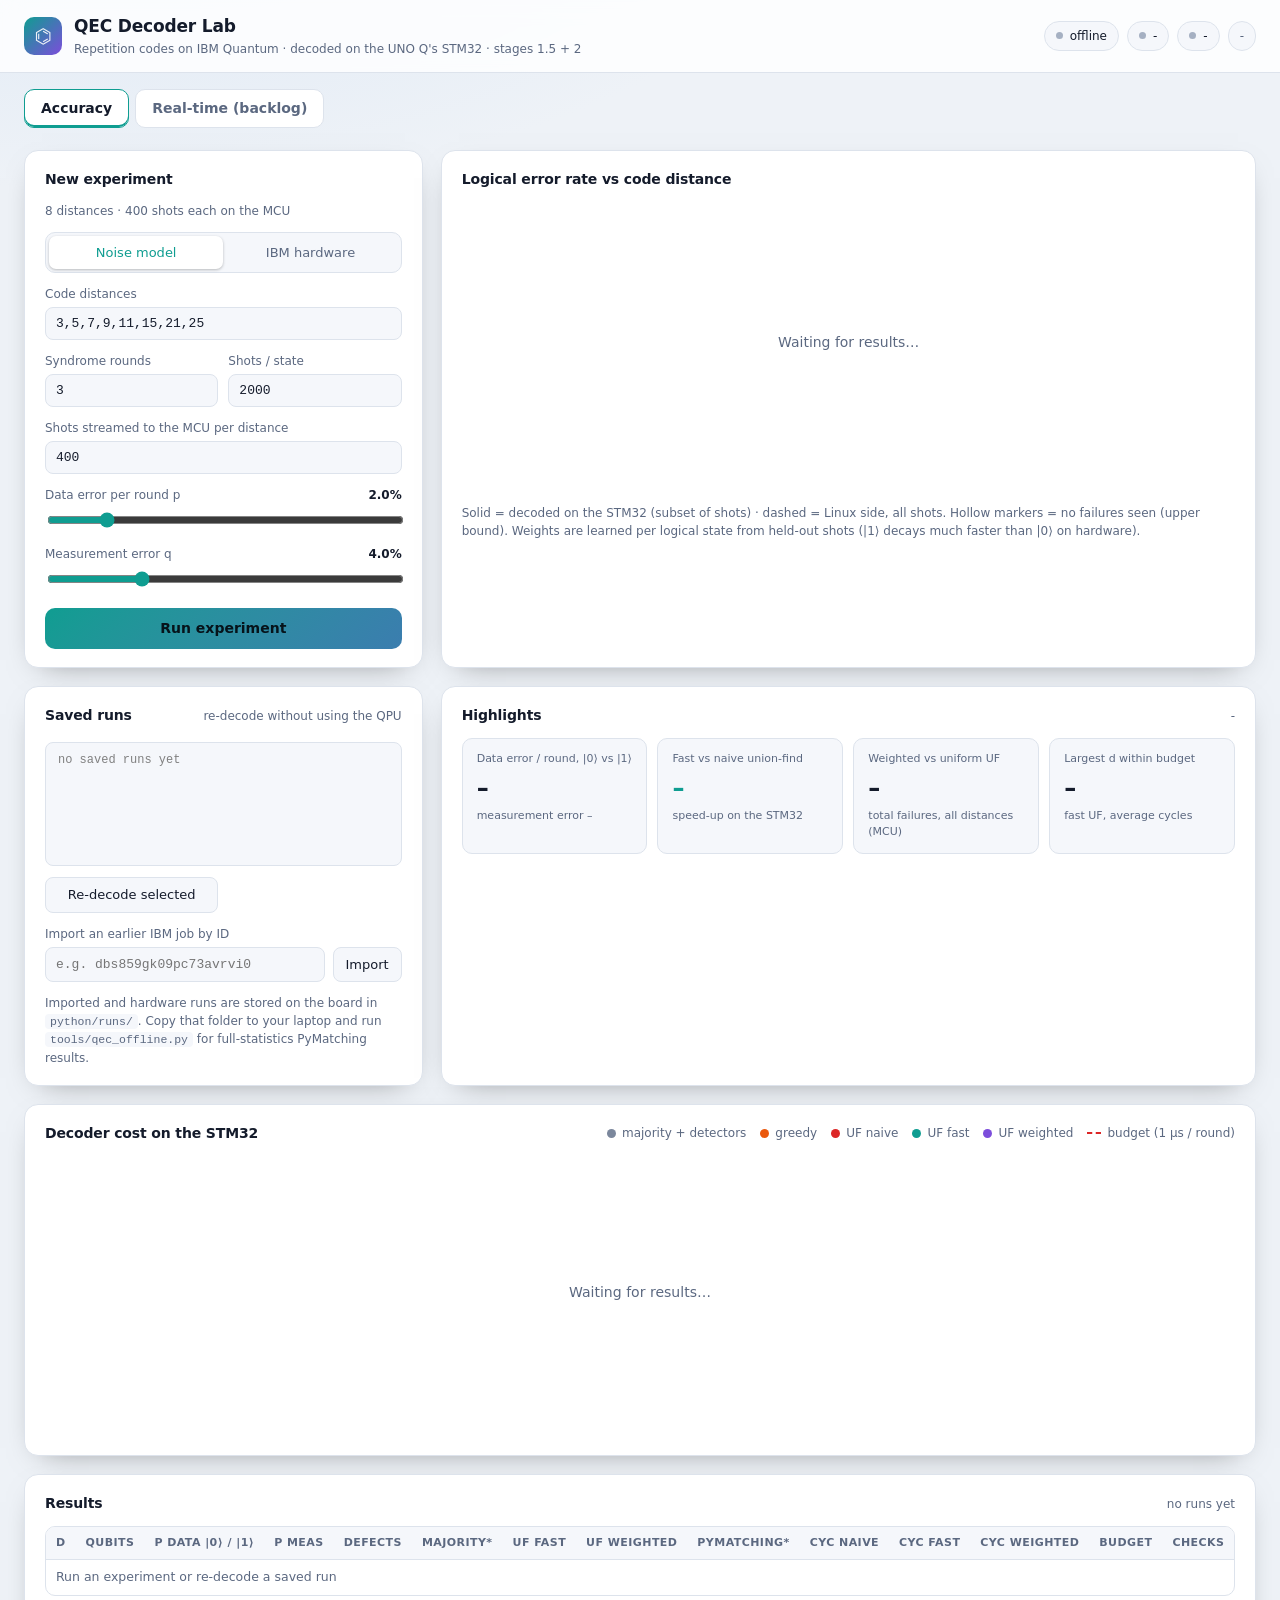
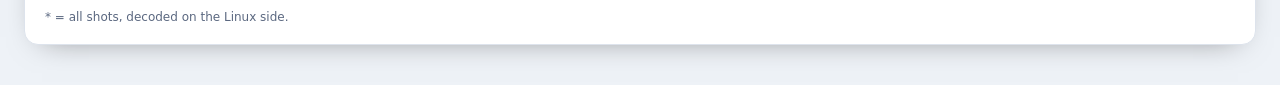
==== code/qec_lab/assets/index.html @ dab5c6f1 "refactoring" ====
<!doctype html>
<html lang="en">
<head>
  <meta charset="UTF-8" />
  <meta name="viewport" content="width=device-width, initial-scale=1.0" />
  <title>QEC Decoder Lab</title>
  <link rel="stylesheet" type="text/css" href="style.css" />
</head>
<body>
  <header class="topbar">
    <div class="brand">
      <div class="logo">⌬</div>
      <div>
        <h1>QEC Decoder Lab</h1>
        <p>Repetition codes on IBM Quantum · decoded on the UNO Q's STM32 · stages 1.5 + 2</p>
      </div>
    </div>
    <div class="status">
      <span class="pill" id="conn"><i></i><b>offline</b></span>
      <span class="pill" id="phase"><i></i><b>-</b></span>
      <span class="pill" id="backend"><i></i><b>-</b></span>
      <span class="pill muted" id="timer"><b>-</b></span>
    </div>
  </header>

  <nav class="tabs">
    <button class="tab active" data-tab="tabAcc">Accuracy</button>
    <button class="tab" data-tab="tabRt">Real-time (backlog)</button>
  </nav>

  <main class="grid" id="tabAcc">
    <!-- New experiment -->
    <section class="card span-4">
      <div class="card-head"><h2>New experiment</h2><span class="hint" id="estimate"></span></div>
      <div class="segmented full" role="group">
        <button id="segSim" class="seg active">Noise model</button>
        <button id="segHw" class="seg">IBM hardware</button>
      </div>
      <label>Code distances <input id="dists" type="text" value="3,5,7,9,11,15,21,25" /></label>
      <div class="row2">
        <label>Syndrome rounds <input id="rounds" type="number" min="1" max="10" value="3" /></label>
        <label>Shots / state <input id="shots" type="number" min="50" step="50" value="2000" /></label>
      </div>
      <label>Shots streamed to the MCU per distance <input id="dshots" type="number" min="10" step="10" value="400" /></label>
      <div id="simOnly">
        <label>Data error per round p <span class="val" id="pVal">2.0%</span>
          <input id="p" type="range" min="0.002" max="0.12" step="0.002" value="0.02" /></label>
        <label>Measurement error q <span class="val" id="qVal">4.0%</span>
          <input id="q" type="range" min="0.002" max="0.15" step="0.002" value="0.04" /></label>
      </div>
      <button id="runBtn" class="primary full">Run experiment</button>
    </section>

    <!-- Logical error chart -->
    <section class="card span-8">
      <div class="card-head">
        <h2>Logical error rate vs code distance</h2>
        <span class="legend" id="errLegend"></span>
      </div>
      <svg id="errChart" viewBox="0 0 720 270"></svg>
      <p class="note">Solid = decoded on the STM32 (subset of shots) · dashed = Linux side, all shots. Hollow markers = no failures seen (upper bound). Weights are learned per logical state from held-out shots (|1⟩ decays much faster than |0⟩ on hardware).</p>
    </section>

    <!-- Saved runs -->
    <section class="card span-4">
      <div class="card-head"><h2>Saved runs</h2><span class="hint">re-decode without using the QPU</span></div>
      <select id="runSel" size="5"></select>
      <div class="row2 tight">
        <button id="redecodeBtn" class="secondary">Re-decode selected</button>
        <span class="hint" id="runInfo"></span>
      </div>
      <label>Import an earlier IBM job by ID
        <div class="inline"><input id="jobId" type="text" placeholder="e.g. dbs859gk09pc73avrvi0" /><button id="importBtn" class="secondary">Import</button></div>
      </label>
      <p class="note">Imported and hardware runs are stored on the board in <code>python/runs/</code>. Copy that folder to your laptop and run <code>tools/qec_offline.py</code> for full-statistics PyMatching results.</p>
    </section>

    <!-- KPIs -->
    <section class="card span-8">
      <div class="card-head"><h2>Highlights</h2><span class="hint" id="kpiHint">-</span></div>
      <div class="kpis four">
        <div class="kpi"><span class="kpi-label">Data error / round, |0⟩ vs |1⟩</span><span class="kpi-value" id="kPd">–</span><span class="kpi-sub" id="kPm">measurement error –</span></div>
        <div class="kpi"><span class="kpi-label">Fast vs naive union-find</span><span class="kpi-value accent" id="kSpeed">–</span><span class="kpi-sub" id="kSpeedSub">speed-up on the STM32</span></div>
        <div class="kpi"><span class="kpi-label">Weighted vs uniform UF</span><span class="kpi-value" id="kWeight">–</span><span class="kpi-sub">total failures, all distances (MCU)</span></div>
        <div class="kpi"><span class="kpi-label">Largest d within budget</span><span class="kpi-value" id="kBudget">–</span><span class="kpi-sub" id="kBudgetSub">fast UF, average cycles</span></div>
      </div>
    </section>

    <!-- Cycles chart -->
    <section class="card span-12">
      <div class="card-head">
        <h2>Decoder cost on the STM32</h2>
        <span class="legend" id="cycLegend"></span>
      </div>
      <svg id="cycChart" viewBox="0 0 1100 260"></svg>
    </section>

    <!-- Table -->
    <section class="card span-12">
      <div class="card-head"><h2>Results</h2><span class="hint" id="tableHint">no runs yet</span></div>
      <div class="table-wrap">
        <table>
          <thead>
            <tr><th>d</th><th>qubits</th><th>p data |0⟩ / |1⟩</th><th>p meas</th><th>defects</th>
              <th>majority*</th><th>UF fast</th><th>UF weighted</th><th>PyMatching*</th>
              <th>cyc naive</th><th>cyc fast</th><th>cyc weighted</th><th>budget</th><th>checks</th></tr>
          </thead>
          <tbody id="tbody"><tr><td colspan="14" class="empty">Run an experiment or re-decode a saved run</td></tr></tbody>
        </table>
      </div>
      <p class="note" id="layoutNote">* = all shots, decoded on the Linux side.</p>
    </section>
  </main>


  <main class="grid" id="tabRt" hidden>
    <!-- Load -->
    <section class="card span-4">
      <div class="card-head"><h2>1 · Load syndromes into the STM32</h2><span class="hint">once, in bulk</span></div>
      <label>Source <select id="rtSource" size="1"></select></label>
      <div class="row2">
        <label>Distance <select id="rtD" size="1"></select></label>
        <label>Logical state <select id="rtState" size="1"><option value="both">both (mixed)</option><option value="0">|0⟩ only</option><option value="1">|1⟩ only</option></select></label>
      </div>
      <label>Shots <input id="rtN" type="number" min="100" step="100" value="4000" /></label>
      <button id="rtLoadBtn" class="primary full">Load into MCU RAM</button>
      <div class="loaded" id="rtLoaded">Nothing loaded yet.</div>
    </section>

    <!-- Sweep -->
    <section class="card span-4">
      <div class="card-head"><h2>2 · Sweep the round time τ</h2><span class="hint">replayed in real time on the MCU</span></div>
      <div class="checks" id="rtDecs">
        <label class="chk"><input type="checkbox" value="uf_fast" checked /> UF fast</label>
        <label class="chk"><input type="checkbox" value="uf_weighted" checked /> UF weighted</label>
        <label class="chk"><input type="checkbox" value="uf_naive" checked /> UF naive</label>
        <label class="chk"><input type="checkbox" value="majority" /> majority</label>
      </div>
      <div class="row2">
        <label>τ min (ns) <input id="rtTmin" type="number" value="100" /></label>
        <label>τ max (ns) <input id="rtTmax" type="number" value="100000" /></label>
      </div>
      <div class="row2">
        <label>Points <input id="rtPts" type="number" min="3" max="25" value="13" /></label>
        <label>Shots per point <input id="rtSweepN" type="number" min="100" step="100" value="3000" /></label>
      </div>
      <button id="rtSweepBtn" class="primary full">Run sweep</button>
      <p class="note">A shot is complete every R·τ. The decoder keeps up only while its average decode time is below R·τ. The dashed vertical line is that limit.</p>
    </section>

    <!-- Live -->
    <section class="card span-4">
      <div class="card-head"><h2>3 · Live mode</h2><span class="hint" id="rtKnob">knob or slider sets τ</span></div>
      <div class="row2">
        <label>Decoder <select id="rtLiveDec" size="1"><option value="uf_fast">UF fast</option><option value="uf_weighted">UF weighted</option><option value="uf_naive">UF naive</option><option value="majority">majority</option></select></label>
        <label>τ <span class="val" id="rtTauVal">2.00 µs</span><input id="rtTau" type="range" min="0" max="100" value="55" /></label>
      </div>
      <div class="liveread">
        <div><span class="kpi-label">round time τ</span><span class="kpi-value" id="lvTau">–</span></div>
        <div><span class="kpi-label">max backlog</span><span class="kpi-value" id="lvBack">–</span></div>
        <div><span class="kpi-label">mean latency</span><span class="kpi-value" id="lvLat">–</span></div>
      </div>
      <div class="verdict" id="lvVerdict">not running</div>
      <div class="row2 tight">
        <button id="rtLiveBtn" class="primary">Start live</button>
        <button id="rtLiveStop" class="secondary">Stop</button>
      </div>
    </section>

    <section class="card span-6">
      <div class="card-head"><h2>Latency vs round time</h2><span class="legend" id="rtLatLegend"></span></div>
      <svg id="rtLatChart" viewBox="0 0 720 300"></svg>
      <p class="note">Solid = p99 latency, dashed = median (shot complete → decoded). The latency jumps by orders of magnitude when τ drops below the limit.</p>
    </section>
    <section class="card span-6">
      <div class="card-head"><h2>Maximum backlog vs round time</h2><span class="legend" id="rtBackLegend"></span></div>
      <svg id="rtBackChart" viewBox="0 0 720 300"></svg>
      <p class="note">Shots waiting to be decoded. Below the limit the queue grows for as long as the experiment runs.</p>
    </section>

    <section class="card span-12">
      <div class="card-head"><h2>Live backlog</h2><span class="hint">100 ms windows · LED matrix shows the same on the board</span></div>
      <svg id="rtLiveChart" viewBox="0 0 1100 200"></svg>
    </section>

    <section class="card span-12">
      <div class="card-head"><h2>Sweep results</h2><span class="hint" id="rtLimits"></span></div>
      <div class="table-wrap">
        <table>
          <thead><tr><th>decoder</th><th>τ</th><th>shot period R·τ</th><th>mean decode</th><th>max decode</th><th>p50 latency</th><th>p99 latency</th><th>max latency</th><th>max backlog</th><th>logical fails</th><th>verdict</th></tr></thead>
          <tbody id="rtTbody"><tr><td colspan="11" class="empty">Load shots and run a sweep</td></tr></tbody>
        </table>
      </div>
    </section>
  </main>

  <script src="libs/socket.io.min.js"></script>
  <script src="libs/arduino.js"></script>
  <script src="app.js"></script>
</body>
</html>
---- code/qec_lab/assets/style.css ----
:root {
  --bg: #0a0e16; --bg-glow: #12203a; --surface: #111725; --surface-2: #161e2f; --border: #222c40;
  --text: #e8edf6; --muted: #8a96ac; --faint: #4b5873;
  --accent: #4fd1c5; --hw: #a78bfa; --warm: #fbbf24;
  --maj: #8a96ac; --gre: #fb923c; --uf: #4fd1c5;
  --ok: #34d399; --bad: #f87171; --busy: #fb923c;
  --radius: 14px;
  --mono: ui-monospace, "SF Mono", "JetBrains Mono", Menlo, Consolas, monospace;
}
@media (prefers-color-scheme: light) {
  :root {
    --bg: #eef2f7; --bg-glow: #dbe7f5; --surface: #ffffff; --surface-2: #f5f7fb; --border: #dde3ec;
    --text: #141b2b; --muted: #5b6880; --faint: #a5b0c2;
    --accent: #0f9d91; --hw: #7c4ddb; --warm: #d97706;
    --maj: #7b879c; --gre: #ea580c; --uf: #0f9d91;
    --ok: #059669; --bad: #dc2626; --busy: #ea580c;
  }
}
* { box-sizing: border-box; }
html, body { margin: 0; }
body {
  min-height: 100vh; color: var(--text);
  background: radial-gradient(1200px 600px at 10% -10%, var(--bg-glow), transparent 60%), var(--bg);
  font: 14px/1.5 Inter, system-ui, -apple-system, "Segoe UI", Roboto, sans-serif; -webkit-font-smoothing: antialiased;
}
h1, h2 { margin: 0; letter-spacing: -.01em; }
h1 { font-size: 17px; font-weight: 650; }
h2 { font-size: 14px; font-weight: 600; }

.topbar {
  position: sticky; top: 0; z-index: 5; display: flex; flex-wrap: wrap; gap: 12px 24px;
  align-items: center; justify-content: space-between; padding: 14px 24px;
  background: color-mix(in srgb, var(--surface) 82%, transparent); backdrop-filter: blur(10px);
  border-bottom: 1px solid var(--border);
}
.brand { display: flex; align-items: center; gap: 12px; }
.brand p { margin: 0; color: var(--muted); font-size: 12px; }
.logo { width: 38px; height: 38px; border-radius: 10px; display: grid; place-items: center; font-size: 20px; color: var(--bg);
  background: linear-gradient(135deg, var(--accent), var(--hw)); }
.status { display: flex; flex-wrap: wrap; gap: 8px; }
.pill { display: inline-flex; align-items: center; gap: 7px; padding: 5px 11px; border-radius: 999px;
  background: var(--surface-2); border: 1px solid var(--border); font-size: 12px; white-space: nowrap; max-width: 360px; }
.pill b { font-weight: 500; overflow: hidden; text-overflow: ellipsis; }
.pill i { width: 7px; height: 7px; border-radius: 50%; background: var(--faint); flex: none; }
.pill.muted { color: var(--muted); }
.pill.ok i { background: var(--ok); box-shadow: 0 0 8px var(--ok); }
.pill.bad { color: var(--bad); } .pill.bad i { background: var(--bad); }
.pill.busy i { background: var(--busy); animation: pulse 1s ease-in-out infinite; }
.pill.sim i { background: var(--accent); } .pill.hw i { background: var(--hw); }
@keyframes pulse { 50% { opacity: .3; } }

.grid { display: grid; grid-template-columns: repeat(12, minmax(0, 1fr)); gap: 18px; max-width: 1320px; margin: 0 auto; padding: 22px 24px 40px; }
.span-4 { grid-column: span 4; } .span-6 { grid-column: span 6; } .span-8 { grid-column: span 8; } .span-12 { grid-column: span 12; }
.card { background: var(--surface); border: 1px solid var(--border); border-radius: var(--radius); padding: 18px 20px; min-width: 0;
  box-shadow: 0 10px 30px -18px rgba(0,0,0,.5); }
.card-head { display: flex; align-items: baseline; justify-content: space-between; gap: 12px; margin-bottom: 12px; flex-wrap: wrap; }
.hint { color: var(--muted); font-size: 12px; }
.note { color: var(--muted); font-size: 12px; margin: 12px 0 0; }
.empty { color: var(--muted); }

label { display: block; color: var(--muted); font-size: 12px; margin: 12px 0 0; }
label .val { color: var(--text); font-weight: 600; float: right; font-variant-numeric: tabular-nums; }
input[type=text], input[type=number] {
  display: block; width: 100%; margin-top: 4px; padding: 8px 10px; border-radius: 8px;
  background: var(--surface-2); border: 1px solid var(--border); color: var(--text); font: 13px var(--mono);
}
input:focus { outline: 2px solid color-mix(in srgb, var(--accent) 50%, transparent); outline-offset: 0; }
.row2 { display: grid; grid-template-columns: 1fr 1fr; gap: 10px; }
input[type=range] { width: 100%; margin-top: 8px; accent-color: var(--accent); }
.segmented { display: inline-flex; padding: 3px; border-radius: 10px; background: var(--surface-2); border: 1px solid var(--border); }
.segmented.full { display: flex; }
.segmented.full .seg { flex: 1; }
.seg { border: 0; background: transparent; color: var(--muted); font: inherit; font-size: 13px; font-weight: 500; padding: 7px 12px; border-radius: 7px; cursor: pointer; }
.seg.active { background: var(--surface); color: var(--text); box-shadow: 0 1px 3px rgba(0,0,0,.25); }
#segSim.active { color: var(--accent); } #segHw.active { color: var(--hw); }
.primary { border: 0; border-radius: 10px; padding: 10px 18px; cursor: pointer; margin-top: 16px; font: inherit; font-weight: 600; color: #06131a;
  background: linear-gradient(135deg, var(--accent), color-mix(in srgb, var(--accent) 60%, var(--hw))); }
.primary.full { width: 100%; }
.primary:disabled { opacity: .4; cursor: default; }

.kpis { display: grid; grid-template-columns: repeat(2, minmax(0, 1fr)); gap: 10px; }
.kpi { background: var(--surface-2); border: 1px solid var(--border); border-radius: 10px; padding: 12px 14px; display: flex; flex-direction: column; gap: 2px; }
.kpi-label { color: var(--muted); font-size: 11px; }
.kpi-value { font-size: 24px; font-weight: 650; font-variant-numeric: tabular-nums; }
.kpi-value.accent { color: var(--accent); }
.kpi-sub { color: var(--muted); font-size: 11px; }

svg { display: block; width: 100%; height: auto; }
.c-grid { stroke: var(--border); stroke-width: 1; }
.c-axis { stroke: var(--faint); stroke-width: 1; }
.c-tick { fill: var(--muted); font-size: 11px; font-family: var(--mono); }
.c-tick.budget { fill: var(--bad); }
.c-empty { fill: var(--muted); font-size: 13px; }
.c-line { fill: none; stroke-width: 2; }
.c-line.maj { stroke: var(--maj); stroke-dasharray: 4 4; } .c-line.gre { stroke: var(--gre); } .c-line.uf { stroke: var(--uf); stroke-width: 2.5; }
.c-pt { stroke: var(--surface); stroke-width: 1.5; }
.c-pt.maj { fill: var(--maj); } .c-pt.gre { fill: var(--gre); } .c-pt.uf { fill: var(--uf); }
.c-pt.hollow { fill: var(--surface); stroke-width: 2; }
.c-pt.hollow.maj { stroke: var(--maj); } .c-pt.hollow.gre { stroke: var(--gre); } .c-pt.hollow.uf { stroke: var(--uf); }
.c-err { stroke-width: 1.5; opacity: .6; } .c-err.maj { stroke: var(--maj); } .c-err.gre { stroke: var(--gre); } .c-err.uf { stroke: var(--uf); }
.c-budget { stroke: var(--bad); stroke-width: 1.5; stroke-dasharray: 6 4; }

.legend { display: inline-flex; align-items: center; gap: 6px; color: var(--muted); font-size: 12px; flex-wrap: wrap; }
.dot { display: inline-block; width: 9px; height: 9px; border-radius: 50%; margin-left: 8px; }
.dot.maj { background: var(--maj); } .dot.gre { background: var(--gre); } .dot.uf { background: var(--uf); }
.sw-budget { display: inline-block; width: 16px; border-top: 2px dashed var(--bad); }

.table-wrap { overflow-x: auto; border-radius: 10px; border: 1px solid var(--border); }
table { width: 100%; border-collapse: collapse; font-size: 12.5px; font-variant-numeric: tabular-nums; }
th, td { text-align: left; padding: 8px 10px; white-space: nowrap; }
th { background: var(--surface-2); color: var(--muted); font-weight: 600; font-size: 11px; text-transform: uppercase; letter-spacing: .04em; }
tbody tr { border-top: 1px solid var(--border); }
tbody tr:hover { background: var(--surface-2); }
.majtxt { color: var(--maj); } .gretxt { color: var(--gre); } .uftxt { color: var(--uf); font-weight: 600; }
.badge { display: inline-block; padding: 1px 8px; border-radius: 99px; font-size: 11px; font-weight: 600; }
.badge.ok { background: color-mix(in srgb, var(--ok) 20%, transparent); color: var(--ok); }
.badge.bad { background: color-mix(in srgb, var(--bad) 20%, transparent); color: var(--bad); }

@media (max-width: 1000px) {
  .span-4, .span-6, .span-8 { grid-column: span 12; }
}
@media (max-width: 560px) {
  .grid { padding: 14px 16px 32px; gap: 14px; } .topbar { padding: 12px 16px; }
  .kpis { grid-template-columns: 1fr; }
}

/* ---- stage 1.5 additions ---- */
:root { --naive: #f87171; --ufw: #a78bfa; --pm: #fbbf24; }
@media (prefers-color-scheme: light) { :root { --naive: #dc2626; --ufw: #7c4ddb; --pm: #d97706; } }
.c-line.dashed { stroke-dasharray: 5 4; }
.c-line.naive { stroke: var(--naive); } .c-line.ufw { stroke: var(--ufw); stroke-width: 2.5; } .c-line.pm { stroke: var(--pm); }
.c-line.maj { stroke-dasharray: 5 4; }
.c-pt.naive { fill: var(--naive); } .c-pt.ufw { fill: var(--ufw); } .c-pt.pm { fill: var(--pm); }
.c-pt.hollow.naive { stroke: var(--naive); } .c-pt.hollow.ufw { stroke: var(--ufw); } .c-pt.hollow.pm { stroke: var(--pm); }
.c-err.naive { stroke: var(--naive); } .c-err.ufw { stroke: var(--ufw); } .c-err.pm { stroke: var(--pm); }
.dot.naive { background: var(--naive); } .dot.ufw { background: var(--ufw); } .dot.pm { background: var(--pm); }
.dot.budget { background: transparent; border-top: 2px dashed var(--bad); border-radius: 0; height: 0; width: 14px; }
.ufwtxt { color: var(--ufw); font-weight: 600; } .pmtxt { color: var(--pm); }
.kpis.four { grid-template-columns: repeat(4, minmax(0, 1fr)); }
select { width: 100%; margin-top: 4px; padding: 6px; border-radius: 8px; background: var(--surface-2); border: 1px solid var(--border);
  color: var(--text); font: 12px var(--mono); }
select option { padding: 4px 6px; }
.secondary { border: 1px solid var(--border); background: var(--surface-2); color: var(--text); border-radius: 8px; padding: 7px 12px;
  font: inherit; font-size: 13px; font-weight: 500; cursor: pointer; white-space: nowrap; }
.secondary:hover { border-color: var(--accent); }
.secondary:disabled { opacity: .4; cursor: default; }
.row2.tight { align-items: center; margin-top: 8px; }
.inline { display: flex; gap: 8px; margin-top: 4px; }
.inline input { margin-top: 0; }
code { font-family: var(--mono); font-size: 11.5px; background: var(--surface-2); padding: 1px 5px; border-radius: 4px; }
@media (max-width: 1000px) { .kpis.four { grid-template-columns: repeat(2, minmax(0, 1fr)); } }

/* ---- stage 2 ---- */
.tabs { display: flex; gap: 6px; max-width: 1320px; margin: 16px auto 0; padding: 0 24px; }
.tab { border: 1px solid var(--border); background: var(--surface); color: var(--muted); border-radius: 10px; padding: 8px 16px; font: inherit; font-weight: 600; cursor: pointer; }
.tab.active { color: var(--text); border-color: var(--accent); box-shadow: inset 0 -2px 0 var(--accent); }
main[hidden] { display: none !important; }
.loaded { margin-top: 12px; padding: 10px 12px; border-radius: 10px; background: var(--surface-2); border: 1px solid var(--border); font-size: 12.5px; line-height: 1.6; color: var(--muted); }
.loaded b { color: var(--text); }
.checks { display: flex; flex-wrap: wrap; gap: 8px 14px; }
.chk { display: inline-flex; align-items: center; gap: 6px; margin: 0; color: var(--text); font-size: 13px; }
.chk input { accent-color: var(--accent); }
.liveread { display: grid; grid-template-columns: repeat(3, 1fr); gap: 8px; margin-top: 14px; }
.liveread > div { background: var(--surface-2); border: 1px solid var(--border); border-radius: 10px; padding: 8px 10px; display: flex; flex-direction: column; }
.liveread .kpi-value { font-size: 18px; }
.verdict { margin-top: 10px; padding: 8px 12px; border-radius: 10px; font-weight: 600; text-align: center; background: var(--surface-2); color: var(--muted); border: 1px solid var(--border); }
.verdict.ok { color: var(--ok); border-color: var(--ok); }
.verdict.bad { color: var(--bad); border-color: var(--bad); }
.c-limit { stroke-width: 1.5; stroke-dasharray: 3 4; opacity: .8; }
.c-limit.uf { stroke: var(--uf); } .c-limit.ufw { stroke: var(--ufw); } .c-limit.naive { stroke: var(--naive); } .c-limit.maj { stroke: var(--maj); }
.c-livebar.ok { fill: var(--ok); opacity: .75; } .c-livebar.bad { fill: var(--bad); }
.naivetxt { color: var(--naive); } .gretxt { color: var(--gre); }
@media (max-width: 560px) { .tabs { padding: 0 16px; } .liveread { grid-template-columns: 1fr; } }
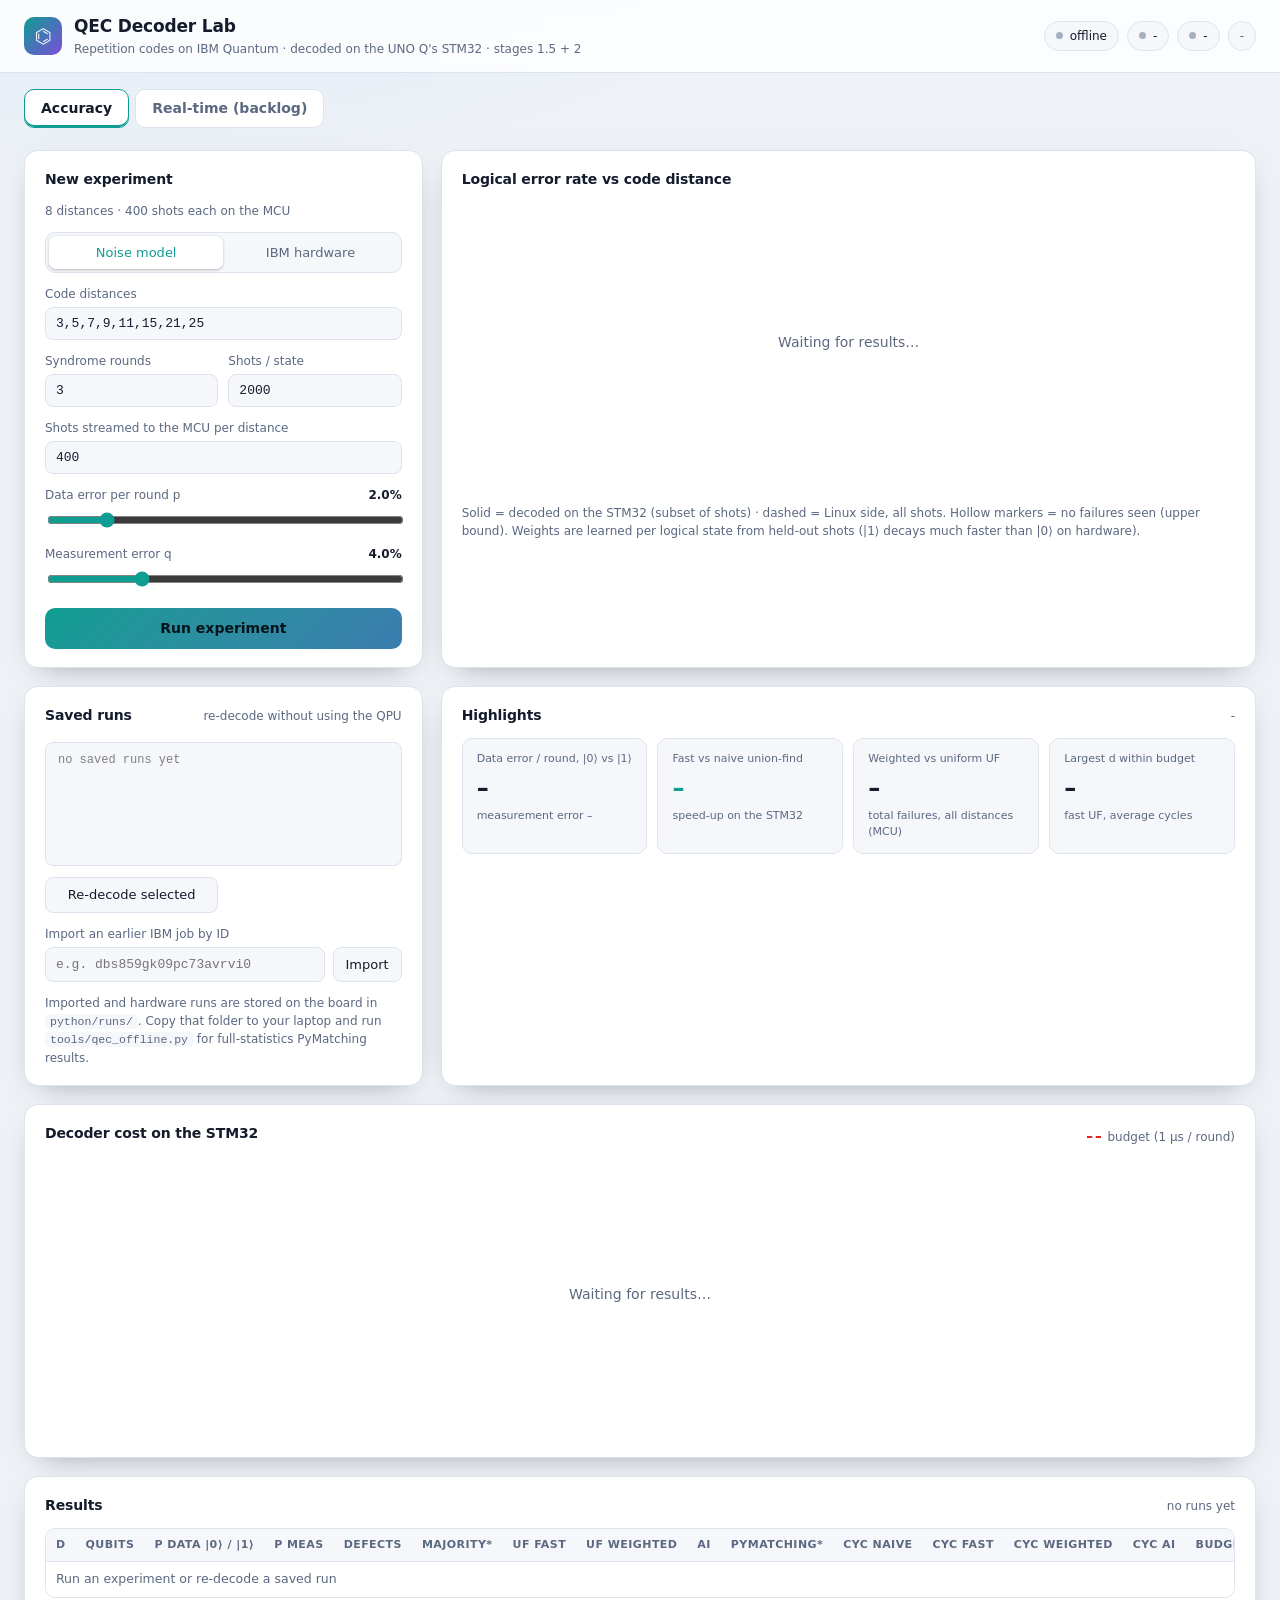
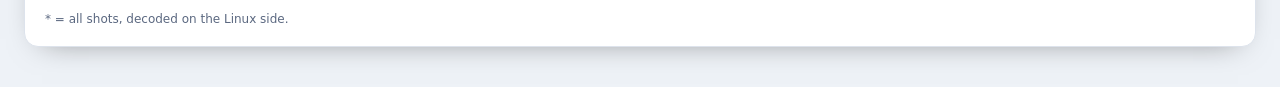
==== commit 8374e363: "new neutral network decoder" ====
--- a/code/qec_lab/assets/index.html
+++ b/code/qec_lab/assets/index.html
@@ -102,10 +102,10 @@
         <table>
           <thead>
             <tr><th>d</th><th>qubits</th><th>p data |0⟩ / |1⟩</th><th>p meas</th><th>defects</th>
-              <th>majority*</th><th>UF fast</th><th>UF weighted</th><th>PyMatching*</th>
-              <th>cyc naive</th><th>cyc fast</th><th>cyc weighted</th><th>budget</th><th>checks</th></tr>
+              <th>majority*</th><th>UF fast</th><th>UF weighted</th><th>AI</th><th>PyMatching*</th>
+              <th>cyc naive</th><th>cyc fast</th><th>cyc weighted</th><th>cyc AI</th><th>budget</th><th>checks</th></tr>
           </thead>
-          <tbody id="tbody"><tr><td colspan="14" class="empty">Run an experiment or re-decode a saved run</td></tr></tbody>
+          <tbody id="tbody"><tr><td colspan="16" class="empty">Run an experiment or re-decode a saved run</td></tr></tbody>
         </table>
       </div>
       <p class="note" id="layoutNote">* = all shots, decoded on the Linux side.</p>
@@ -135,6 +135,7 @@
         <label class="chk"><input type="checkbox" value="uf_weighted" checked /> UF weighted</label>
         <label class="chk"><input type="checkbox" value="uf_naive" checked /> UF naive</label>
         <label class="chk"><input type="checkbox" value="majority" /> majority</label>
+        <label class="chk"><input type="checkbox" value="ai" checked /> AI (neural net)</label>
       </div>
       <div class="row2">
         <label>τ min (ns) <input id="rtTmin" type="number" value="100" /></label>
@@ -152,7 +153,7 @@
     <section class="card span-4">
       <div class="card-head"><h2>3 · Live mode</h2><span class="hint" id="rtKnob">knob or slider sets τ</span></div>
       <div class="row2">
-        <label>Decoder <select id="rtLiveDec" size="1"><option value="uf_fast">UF fast</option><option value="uf_weighted">UF weighted</option><option value="uf_naive">UF naive</option><option value="majority">majority</option></select></label>
+        <label>Decoder <select id="rtLiveDec" size="1"><option value="uf_fast">UF fast</option><option value="uf_weighted">UF weighted</option><option value="uf_naive">UF naive</option><option value="majority">majority</option><option value="ai">AI (neural net)</option></select></label>
         <label>τ <span class="val" id="rtTauVal">2.00 µs</span><input id="rtTau" type="range" min="0" max="100" value="55" /></label>
       </div>
       <div class="liveread">
--- a/code/qec_lab/assets/style.css
+++ b/code/qec_lab/assets/style.css
@@ -171,3 +171,10 @@
 .c-livebar.ok { fill: var(--ok); opacity: .75; } .c-livebar.bad { fill: var(--bad); }
 .naivetxt { color: var(--naive); } .gretxt { color: var(--gre); }
 @media (max-width: 560px) { .tabs { padding: 0 16px; } .liveread { grid-template-columns: 1fr; } }
+
+/* ---- AI decoder ---- */
+:root { --ai: #f472b6; }
+@media (prefers-color-scheme: light) { :root { --ai: #db2777; } }
+.c-line.ai { stroke: var(--ai); stroke-width: 2.5; } .c-pt.ai { fill: var(--ai); } .c-pt.hollow.ai { fill: var(--surface); stroke: var(--ai); }
+.c-err.ai { stroke: var(--ai); } .dot.ai { background: var(--ai); } .c-limit.ai { stroke: var(--ai); }
+.aitxt { color: var(--ai); font-weight: 600; }
